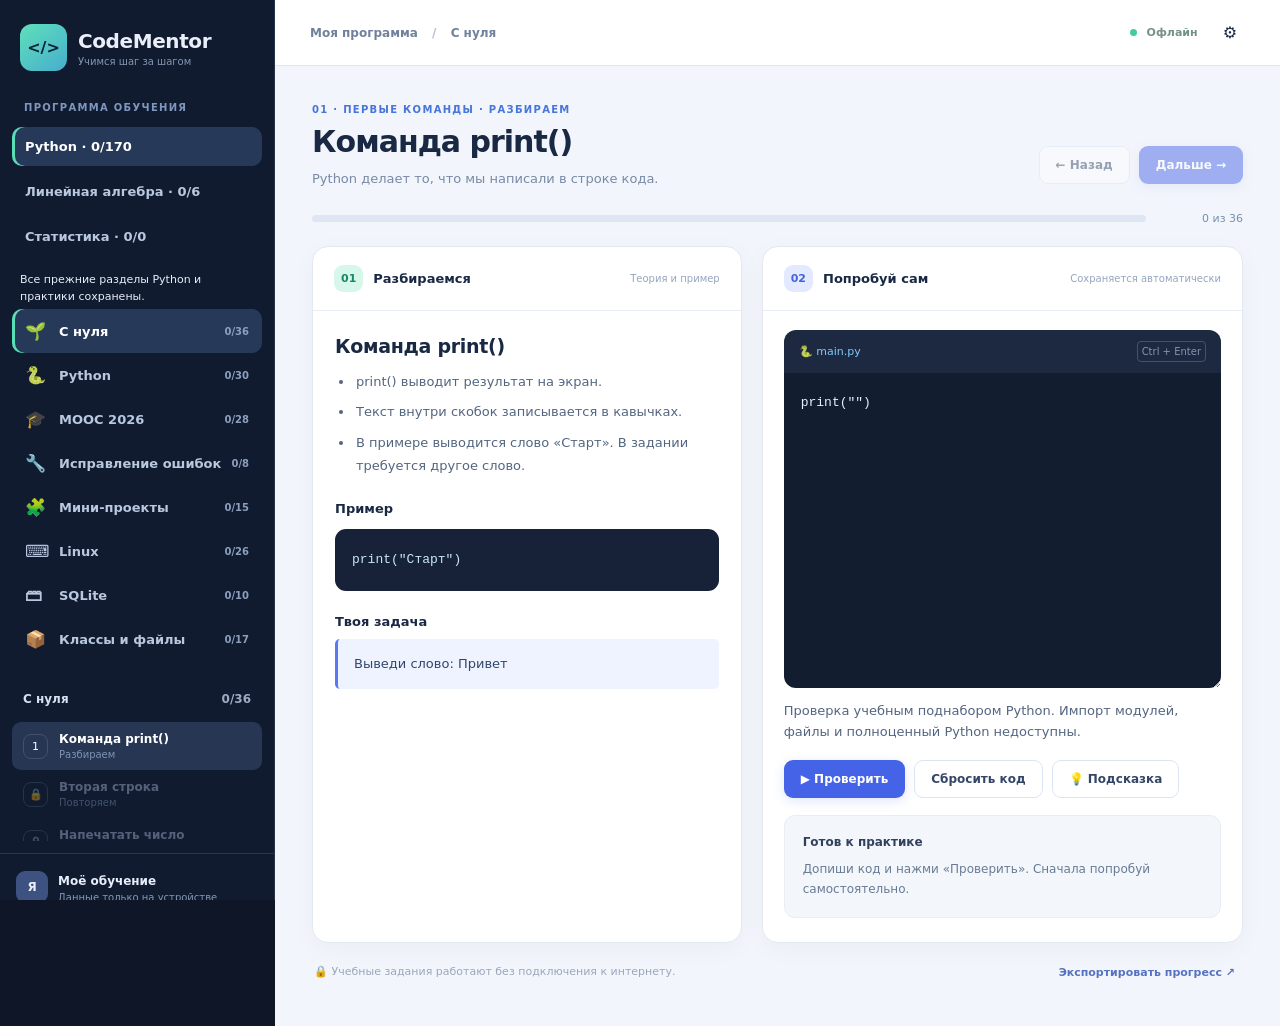
==== android-studio/app/src/main/assets/index.html @ 8afb3066 "feat: teach first matrix module with visual checked exercises (release B1)" ====
<!doctype html><html lang="ru"><head><meta charset="utf-8"/><meta name="viewport" content="width=device-width,initial-scale=1,viewport-fit=cover"/><meta name="theme-color" content="#101b32"/><meta name="color-scheme" content="dark"/><meta http-equiv="Content-Security-Policy" content="default-src 'self' data: blob:; connect-src 'none'; script-src 'self' 'unsafe-eval' blob:; worker-src 'self' blob:; style-src 'self' 'unsafe-inline'; img-src 'self' data: blob:; object-src 'none'; base-uri 'none'"/><title>CodeMentor · Образовательная платформа</title><link rel="manifest" href="manifest.webmanifest"><link rel="icon" href="icons/icon.svg" type="image/svg+xml"><link rel="stylesheet" href="style.css"/></head>
<body><div class="app">
 <aside class="sidebar" id="sidebar" aria-label="Учебная программа"><div class="brand"><div class="brandmark">&lt;/&gt;</div><div><strong>CodeMentor</strong><small>Учимся шаг за шагом</small></div><button id="closeNav" type="button" class="mobile-close iconbtn" aria-label="Закрыть меню">✕</button></div>
 <div class="side-section"><div class="small-label">ПРОГРАММА ОБУЧЕНИЯ</div><div id="courses" aria-label="Направления обучения"></div><div id="courseStatus" class="fine" aria-live="polite"></div><div id="tracks"></div></div>
 <div class="side-section lessons-section"><div class="side-heading"><span id="sectionName">Уроки</span><span id="sectionCount">0/0</span></div><div id="lessonList" class="lesson-list"></div></div>
 <div class="sidebar-footer"><div class="profile"><div class="profile-icon">Я</div><div><strong>Моё обучение</strong><small>Данные только на устройстве</small></div></div></div>
 </aside><div id="backdrop"></div>
 <div class="main"><header class="topbar"><div class="top-left"><button id="openNav" type="button" class="iconbtn mobile-open" aria-label="Открыть меню" aria-controls="sidebar" aria-expanded="false">☰</button><span class="breadcrumbs">Моя программа <span class="slash">/</span> <span id="crumb">С нуля</span></span></div><div class="top-right"><span class="offline-tag" title="Работает офлайн"><span class="dot"></span> Офлайн</span><button id="settingsBtn" aria-label="Настройки и резервная копия прогресса" class="iconbtn" title="Сохранение и импорт">⚙</button></div></header>
 <main class="workspace"><div class="page-title"><div><div class="eyebrow" id="eyebrow">ОБУЧЕНИЕ · ПОШАГОВО</div><h1 id="lessonTitle">Урок</h1><p id="lessonIntro"></p></div><div class="top-actions"><button id="prevBtn" class="btn ghost">← Назад</button><button id="nextBtn" class="btn primary" disabled>Дальше →</button></div></div>
 <div class="progress-row"><div class="prog-line"><div id="progressFill"></div></div><span id="progressLabel"></span></div>
 <div class="panels"><section class="panel theory"><div class="panel-header"><div><span class="step-pill">01</span><strong>Разбираемся</strong></div><span class="muted">Теория и пример</span></div><div class="theory-scroll"><h2 id="theoryHeading"></h2><ul id="theoryLines"></ul><h3>Пример</h3><pre id="exampleCode"></pre><h3>Твоя задача</h3><div class="taskbox" id="taskText"></div><div id="learningDetails"></div><div id="sourceLink"></div></div></section>
 <section class="panel practice"><div class="panel-header"><div><span class="step-pill blue">02</span><strong>Попробуй сам</strong></div><span class="muted" id="saveStatus">Сохраняется автоматически</span></div><div class="practice-wrap"><div id="mathPractice" hidden></div><div class="editor-head"><span class="editor-file">🐍 <span id="fileLabel">main.py</span></span><span class="kbd">Ctrl + Enter</span></div><textarea id="editor" maxlength="12000" spellcheck="false" autocorrect="off" autocapitalize="off" autocomplete="off" aria-label="Редактор Python"></textarea><p id="checkStatus" class="check-status" aria-live="polite"></p><div class="toolbar"><button id="runBtn" class="btn primary">▶ Проверить</button><button id="resetBtn" class="btn subtle">Сбросить код</button><button id="hintBtn" class="btn subtle">💡 Подсказка</button></div><div class="result" id="result" aria-live="polite"><div class="result-title">Проверка решения</div><p>Напиши свой код и нажми «Проверить». При ошибке ты получишь объяснение.</p></div><div class="hints" id="hints" hidden></div></div></section></div>
 <div class="footnotes"><span>🔒 Учебные задания работают без подключения к интернету.</span><button id="exportQuick" class="textbtn">Экспортировать прогресс ↗</button></div></main>
 </div></div>
 <dialog id="settingsDialog"><form method="dialog" class="modal"><div class="modal-top"><h2>Настройки и данные</h2><button class="iconbtn" value="cancel">✕</button></div><p>Прогресс сохраняется локально. Чтобы перенести его на другой телефон или ноутбук, экспортируй JSON и импортируй на другом устройстве.</p><div class="modal-buttons"><button type="button" id="exportBtn" class="btn primary">⬇ Экспорт прогресса</button><label class="btn subtle" for="importFile">⬆ Импорт JSON</label><input type="file" id="importFile" accept=".json,application/json" hidden></div><p class="fine">Поддерживаются резервные копии CodeMentor 1.0–1.6. Импорт объединяет данные и не удаляет ранее выполненные уроки. Перед импортом рекомендуется экспортировать текущий прогресс.</p><hr><button type="button" id="installPwa" class="btn subtle" hidden>Установить приложение</button><p class="fine" id="storageStatus"></p></form></dialog>
 <script src="lessons.js"></script><script src="math-lessons.js"></script><script src="progress.js"></script><script src="editor.js"></script><script src="learning.js"></script><script src="math-ui.js"></script><script src="app.js"></script>
 </body></html>
---- android-studio/app/src/main/assets/style.css ----
:root{--cm-safe-top:env(safe-area-inset-top,0px);--cm-safe-right:env(safe-area-inset-right,0px);--cm-safe-bottom:env(safe-area-inset-bottom,0px);--cm-safe-left:env(safe-area-inset-left,0px);font-family:Inter,system-ui,-apple-system,'Segoe UI',sans-serif;background:#0e1628;color:#e9eef9;--blue:#647df8;--panel:#18243a;--stroke:#2c3950;--muted:#9aa8c2;--light:#f3f7ff}*{box-sizing:border-box}html,body{margin:0;min-width:320px;height:100%;}button,textarea,input{font:inherit}button{cursor:pointer}button:disabled{cursor:not-allowed;opacity:.48}.app{display:flex;min-height:100vh}.sidebar{width:275px;flex:none;background:#101b30;border-right:1px solid #26354a;display:flex;flex-direction:column;position:sticky;top:0;height:100vh;z-index:20}.brand{padding:24px 20px 24px;display:flex;align-items:center;gap:11px}.brandmark{background:linear-gradient(140deg,#5ee0ba,#47adce);color:#072235;display:grid;place-items:center;font-size:16px;border-radius:12px;font-weight:900;min-width:47px;height:47px}.brand strong{font-size:20px;letter-spacing:-.4px}.brand small,.profile small{display:block;font-size:10px;color:#8597b4;margin-top:3px}.side-section{padding:7px 12px 12px}.small-label,.eyebrow{font-size:10px;font-weight:800;letter-spacing:1.3px;color:#7f97be;margin:0 12px 14px}.track{display:flex;align-items:center;gap:10px;text-align:left;border:0;background:transparent;color:#bac8df;padding:12px 13px;width:100%;border-radius:10px;font-size:13px;font-weight:650}.track:hover,.lesson-link:hover{background:#24304a}.track.active{background:#273958;color:#fff;box-shadow:inset 3px 0 0 #59dfb6}.track .trackicon{font-size:17px;width:24px}.track-count{margin-left:auto;color:#8d9fbd;font-size:10px}.lessons-section{min-height:0;display:flex;flex-direction:column;flex:1}.side-heading{display:flex;justify-content:space-between;padding:12px 11px;color:#d8e0f2;font-weight:750;font-size:12px}.side-heading span:last-child{color:#9eabc3}.lesson-list{overflow-y:auto;padding:4px 0 20px;overscroll-behavior:contain}.lesson-link{display:flex;align-items:center;gap:11px;width:100%;padding:10px 11px;border:0;background:transparent;color:#a7b6cf;border-radius:9px;text-align:left;font-size:12px}.lesson-link.active{background:#263653;color:#fff}.lesson-icon{flex:none;border:1px solid #43516b;width:25px;height:25px;border-radius:8px;display:grid;place-items:center;font-size:11px}.lesson-link.done .lesson-icon{background:#173a36;color:#56dfac;border-color:#285a4c}.lesson-link.locked{opacity:.45}.lesson-link .lesson-name{flex:1;min-width:0}.lesson-link .lesson-name strong{display:block;white-space:nowrap;overflow:hidden;text-overflow:ellipsis}.lesson-link .lesson-name small{display:block;color:#7f93b4;margin-top:3px;font-size:10px}.sidebar-footer{padding:16px;border-top:1px solid #29364c}.profile{display:flex;align-items:center;gap:10px}.profile-icon{background:#3d5280;width:32px;height:32px;border-radius:9px;display:grid;place-items:center;font-size:12px;font-weight:800}.profile strong{font-size:12px}.main{flex:1;min-width:0;background:#f2f5fb;color:#192944}.topbar{height:66px;background:#fff;border-bottom:1px solid #e0e6f0;display:flex;align-items:center;justify-content:space-between;padding:0 35px}.top-left{display:flex;align-items:center;gap:10px;min-width:0;flex:1}.breadcrumbs{font-size:12px;color:#70819d;font-weight:600}.slash{padding:0 10px;color:#b3bed1}.top-right{display:flex;align-items:center;gap:17px}.offline-tag{color:#739188;font-size:11px;font-weight:700}.dot{display:inline-block;background:#41cda0;height:7px;width:7px;border-radius:50%;margin-right:6px}.iconbtn{border:0;background:transparent;color:inherit;padding:8px;border-radius:9px}.iconbtn:hover{background:#e9eef8}.workspace{max-width:1470px;margin:0 auto;padding:38px 37px 24px}.page-title{display:flex;gap:16px;justify-content:space-between;align-items:flex-end;margin-bottom:24px}.eyebrow{color:#4775d9;margin:0 0 10px}.page-title h1{margin:0;font-size:30px;letter-spacing:-1px;line-height:1.15}.page-title p{font-size:13px;color:#7789a5;margin:9px 0 0;max-width:650px;line-height:1.5}.top-actions{display:flex;gap:9px;align-items:center;padding-bottom:4px}.btn{display:inline-flex;align-items:center;justify-content:center;gap:7px;border:1px solid transparent;padding:11px 16px;border-radius:9px;font-size:12px;font-weight:750;text-decoration:none;white-space:nowrap;transition:.12s ease}.btn.primary{background:#4563e7;color:#fff;box-shadow:0 3px 12px #4563e729}.btn.primary:hover{background:#304ccc}.btn.ghost,.btn.subtle{background:#fff;border-color:#dce4f1;color:#344666}.btn.subtle:hover,.btn.ghost:hover{background:#edf3ff}.progress-row{display:flex;align-items:center;gap:17px;margin-bottom:21px}.prog-line{height:7px;background:#dfe6f3;border-radius:10px;flex:1;overflow:hidden}.prog-line>div{width:0;height:100%;background:linear-gradient(90deg,#64cfb3,#4b6fe8);border-radius:10px;transition:width .2s}.progress-row span{font-size:11px;color:#7890ac;min-width:80px;text-align:right}.panels{display:grid;grid-template-columns:minmax(0,1fr) minmax(0,1.12fr);gap:20px;align-items:stretch}.panel{background:#fff;border:1px solid #e3e9f3;border-radius:16px;box-shadow:0 6px 26px #23355909;min-width:0;overflow:hidden}.panel-header{border-bottom:1px solid #e8edf5;padding:18px 21px;display:flex;justify-content:space-between;align-items:center;gap:10px}.panel-header>div{display:flex;align-items:center;gap:10px}.panel-header strong{font-size:13px}.muted{color:#95a5be;font-size:10px}.step-pill{font-size:11px;font-weight:850;color:#168768;background:#d7f7eb;padding:7px;border-radius:9px}.step-pill.blue{color:#4263da;background:#e3eaff}.theory-scroll{padding:22px;max-height:655px;overflow-y:auto;overscroll-behavior:contain}.theory h2{font-size:19px;margin:2px 0 13px;letter-spacing:-.3px}.theory h3{font-size:13px;margin:23px 0 10px}.theory ul{padding-left:19px;color:#536580;font-size:13px;line-height:1.8}.theory li{padding-left:2px;margin-bottom:7px}.theory pre{background:#172238;color:#c8e7f3;padding:20px 17px;overflow:auto;border-radius:11px;font:13px/1.75 ui-monospace,SFMono-Regular,Consolas,monospace}.taskbox{background:#eef3ff;border-left:3px solid #5978f2;padding:14px 16px;border-radius:5px;color:#304669;font-size:13px;line-height:1.7}.practice-wrap{padding:19px 21px 24px}.editor-head{background:#1c2940;color:#a2b8d7;border-radius:12px 12px 0 0;padding:11px 15px;display:flex;justify-content:space-between;align-items:center;font-size:11px}.editor-file{color:#85c8fa}.kbd{font-size:10px;color:#8295b4;border:1px solid #45536a;border-radius:4px;padding:4px}#editor{display:block;width:100%;height:315px;resize:vertical;background:#121d30;color:#e5f0ff;border:0;outline:0;padding:19px 17px;border-radius:0 0 12px 12px;font:13px/1.65 ui-monospace,Consolas,'Liberation Mono',monospace;tab-size:4}#editor:focus{box-shadow:inset 0 0 0 2px #687cf0}.toolbar{display:flex;flex-wrap:wrap;gap:9px;margin:17px 0}.result{padding:17px 18px;border-radius:11px;background:#f3f6fa;color:#687b96;font-size:12px;line-height:1.65;white-space:pre-wrap;border:1px solid #e8edf4}.result p{margin:8px 0 0}.result-title{font-weight:800;color:#31415d}.result.success{background:#eaf8ef;border-color:#c7ecd7;color:#255942}.result.error{background:#fff2ee;border-color:#ffddd4;color:#9b3f30}.hints{background:#fff8e6;border:1px solid #f0dfac;padding:13px 15px;border-radius:9px;font-size:12px;color:#796433;margin:11px 0}.footnotes{display:flex;justify-content:space-between;gap:15px;color:#9aa7ba;font-size:11px;padding:22px 2px}.textbtn{background:none;border:0;color:#5572c1;font-size:11px;font-weight:700}.mobile-close,.mobile-open{display:none}dialog{width:min(510px,calc(100% - 30px));border:1px solid #e5eaf3;border-radius:16px;box-shadow:0 28px 100px #0007;color:#233654;padding:0}dialog::backdrop{background:#0a152cbb}.modal{padding:24px}.modal-top{display:flex;align-items:center;justify-content:space-between}.modal h2{margin:0;font-size:20px}.modal p{font-size:13px;line-height:1.6;color:#61728f}.modal-buttons{display:flex;gap:10px;flex-wrap:wrap;margin:20px 0}.fine{font-size:11px!important}#backdrop{display:none}
@media(max-width:1100px){.sidebar{width:240px}.workspace{padding:30px 23px}.panels{gap:12px}.theory-scroll,.practice-wrap{padding:16px}.panel-header{padding:16px}.page-title h1{font-size:26px}}
@media(max-width:840px), (max-width:1024px) and (max-height:500px){.sidebar{position:fixed;left:0;transform:translateX(-100%);transition:transform .2s;width:min(310px,85vw);box-shadow:15px 0 35px #0002}.sidebar.show{transform:translateX(0)}#backdrop.show{display:block;background:#050e22aa;position:fixed;inset:0;z-index:19}.mobile-open,.mobile-close{display:block}.mobile-close{margin-left:auto}.topbar{padding:0 20px}.workspace{padding:25px 17px}.panels{grid-template-columns:1fr}.theory-scroll{max-height:none}.page-title{align-items:start}.footnotes{flex-wrap:wrap}.page-title h1{font-size:25px}}
@media(max-width:540px){.topbar{height:57px;padding:0 14px}.workspace{padding:23px 12px}.page-title{display:block}.top-actions{margin-top:17px}.page-title h1{font-size:25px}.progress-row{margin-top:5px}.panel-header{padding:14px}.muted{font-size:9px}.theory-scroll,.practice-wrap{padding:15px}.theory h2{font-size:17px}#editor{height:235px}.footnotes{font-size:10px}.kbd{display:none}.btn{min-height:42px}.toolbar .btn{flex:1 1 auto}}

.check-status{font-size:13px;line-height:1.6;color:#536580;overflow-wrap:anywhere}

/* The navigation must remain scrollable with a short viewport or open keyboard. */
.sidebar{height:100vh;height:100dvh;overflow-y:auto}
.sidebar .side-section{flex-shrink:0}
.sidebar .lessons-section{flex:1 0 180px}
.lesson-list{min-height:0}
.theory-scroll{max-height:none}
#learningDetails p{font-size:14px;line-height:1.7;color:#536580;white-space:pre-line}
button:focus-visible,a:focus-visible,input:focus-visible{outline:3px solid #647df8;outline-offset:3px}
/* Native Android removes system overlap in the parent of WebView and forwards
   zeroed insets. These env() values are then zero. PWA uses them directly. */
@media(max-width:840px), (max-width:1024px) and (max-height:500px){
 .btn,.iconbtn{min-height:48px;min-width:48px}
 #editor{font-size:16px;line-height:1.6}
 .topbar{position:sticky;top:0;z-index:18;height:auto;min-height:calc(78px + var(--cm-safe-top));gap:10px;flex-wrap:nowrap;padding:calc(12px + var(--cm-safe-top)) calc(12px + var(--cm-safe-right)) 12px calc(12px + var(--cm-safe-left))}
 .top-left{gap:10px;min-width:0}
 .breadcrumbs{display:block;min-width:0;overflow:hidden;text-overflow:ellipsis;white-space:nowrap}
 .top-right{gap:8px;flex-shrink:0}
 .mobile-open,.mobile-close{display:grid;place-items:center;width:54px;height:54px;min-width:54px;min-height:54px;flex:0 0 54px;padding:0;font-size:26px;font-weight:700;line-height:1;touch-action:manipulation;border-radius:12px}
 .mobile-open{color:#233f9c;background:#e8edff;border:1px solid #b8c7fa;box-shadow:0 2px 6px #233f9c18}
 .mobile-open:hover{background:#dce5ff}
 .mobile-close{color:#fff;background:#263653;border:1px solid #536585;margin-left:auto}
 .mobile-close:hover{background:#364c70}
 .sidebar{top:var(--cm-safe-top);left:var(--cm-safe-left);height:calc(100vh - var(--cm-safe-top) - var(--cm-safe-bottom));height:calc(100dvh - var(--cm-safe-top) - var(--cm-safe-bottom));width:min(340px,calc(100vw - var(--cm-safe-left) - var(--cm-safe-right) - 24px));overscroll-behavior:contain}
 .sidebar .brand{position:sticky;top:0;z-index:1;flex-shrink:0;gap:8px;padding:12px;background:#101b30}
 .sidebar .brandmark{min-width:40px;height:40px;border-radius:10px}
 .sidebar .brand>div:nth-child(2){flex:1;min-width:0}
 .sidebar .brand strong{font-size:18px}
 .workspace{padding-left:calc(17px + var(--cm-safe-left));padding-right:calc(17px + var(--cm-safe-right));padding-bottom:calc(24px + var(--cm-safe-bottom))}
 html.nav-open,html.nav-open body{overflow:hidden}
}
@media(max-width:540px){
 .offline-tag{font-size:0}
 .offline-tag .dot{width:8px;height:8px;margin:0}
 .workspace{padding-left:calc(12px + var(--cm-safe-left));padding-right:calc(12px + var(--cm-safe-right))}
}

/* Course selection respects the existing responsive navigation. */
[hidden]{display:none!important}#courses{display:grid;gap:6px;margin-bottom:12px}#courseStatus{padding:4px 8px;line-height:1.5}

#mathPractice{min-width:0;max-width:100%}#mathPractice input{font:inherit;width:5rem;min-height:44px;padding:8px;color:inherit;background:transparent;border:1px solid #7790b2;border-radius:6px}#mathPractice label{display:inline-block;margin:6px}#mathPractice select{font:inherit;min-height:44px}.matrix-scroll{max-width:100%;overflow:auto}.matrix-table{border-spacing:4px;width:max-content}.matrix-table caption{text-align:left}.matrix-highlight{background:#38688955}.matrix-table td{padding:3px}.matrix-table input{text-align:center}.practice-wrap{min-width:0}
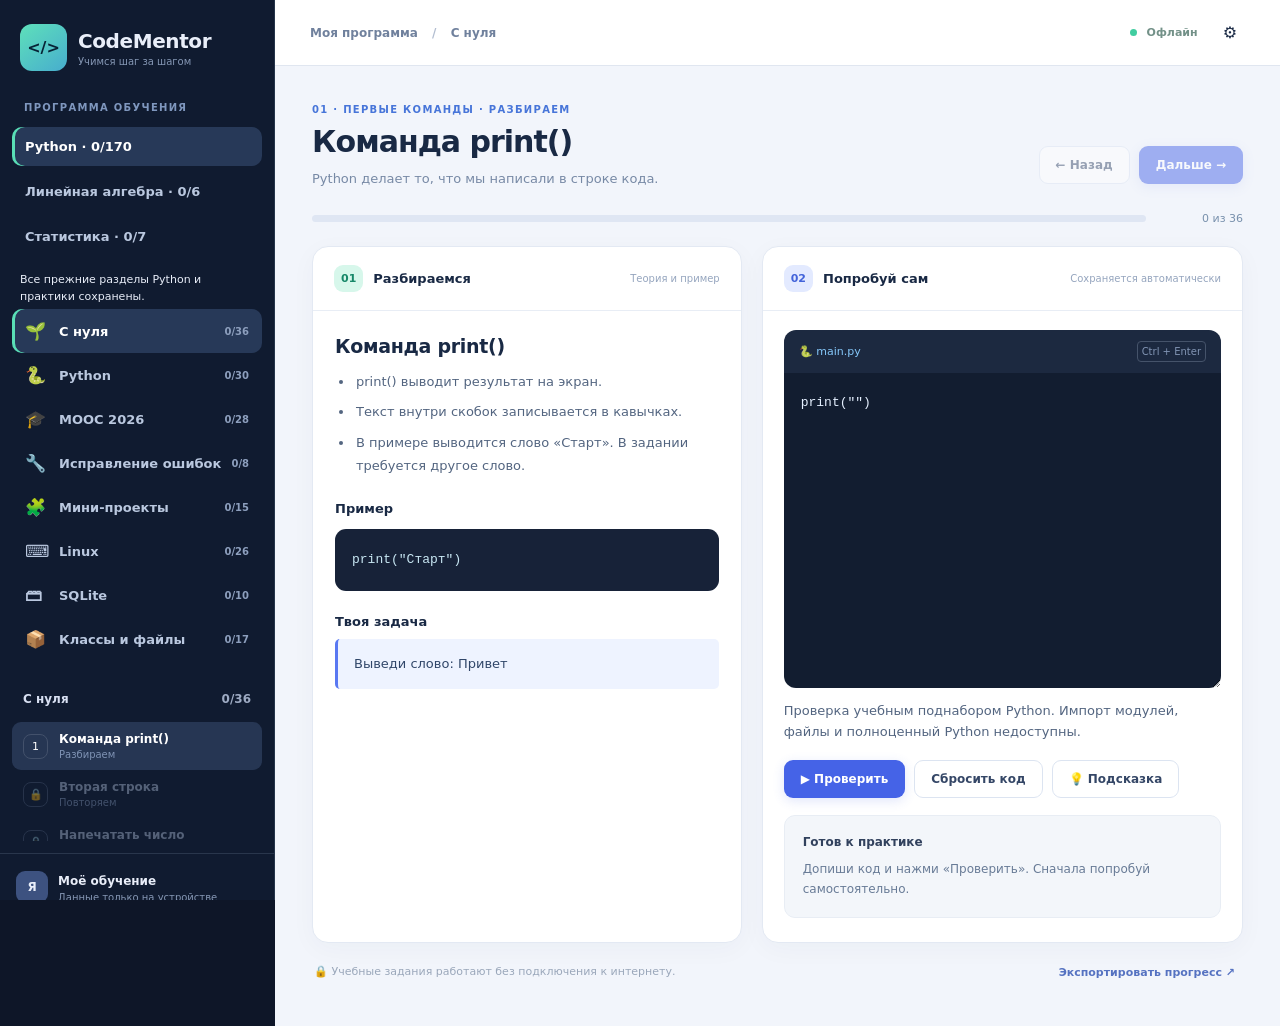
==== commit 58e44497: "feat: add introductory statistics and local data laboratory (release C1)" ====
--- a/android-studio/app/src/main/assets/index.html
+++ b/android-studio/app/src/main/assets/index.html
@@ -13,5 +13,5 @@
  <div class="footnotes"><span>🔒 Учебные задания работают без подключения к интернету.</span><button id="exportQuick" class="textbtn">Экспортировать прогресс ↗</button></div></main>
  </div></div>
  <dialog id="settingsDialog"><form method="dialog" class="modal"><div class="modal-top"><h2>Настройки и данные</h2><button class="iconbtn" value="cancel">✕</button></div><p>Прогресс сохраняется локально. Чтобы перенести его на другой телефон или ноутбук, экспортируй JSON и импортируй на другом устройстве.</p><div class="modal-buttons"><button type="button" id="exportBtn" class="btn primary">⬇ Экспорт прогресса</button><label class="btn subtle" for="importFile">⬆ Импорт JSON</label><input type="file" id="importFile" accept=".json,application/json" hidden></div><p class="fine">Поддерживаются резервные копии CodeMentor 1.0–1.6. Импорт объединяет данные и не удаляет ранее выполненные уроки. Перед импортом рекомендуется экспортировать текущий прогресс.</p><hr><button type="button" id="installPwa" class="btn subtle" hidden>Установить приложение</button><p class="fine" id="storageStatus"></p></form></dialog>
- <script src="lessons.js"></script><script src="math-lessons.js"></script><script src="progress.js"></script><script src="editor.js"></script><script src="learning.js"></script><script src="math-ui.js"></script><script src="app.js"></script>
+ <script src="lessons.js"></script><script src="math-lessons.js"></script><script src="progress.js"></script><script src="editor.js"></script><script src="learning.js"></script><script src="statistics.js"></script><script src="math-ui.js"></script><script src="app.js"></script>
  </body></html>
--- a/android-studio/app/src/main/assets/style.css
+++ b/android-studio/app/src/main/assets/style.css
@@ -45,3 +45,5 @@
 [hidden]{display:none!important}#courses{display:grid;gap:6px;margin-bottom:12px}#courseStatus{padding:4px 8px;line-height:1.5}
 
 #mathPractice{min-width:0;max-width:100%}#mathPractice input{font:inherit;width:5rem;min-height:44px;padding:8px;color:inherit;background:transparent;border:1px solid #7790b2;border-radius:6px}#mathPractice label{display:inline-block;margin:6px}#mathPractice select{font:inherit;min-height:44px}.matrix-scroll{max-width:100%;overflow:auto}.matrix-table{border-spacing:4px;width:max-content}.matrix-table caption{text-align:left}.matrix-highlight{background:#38688955}.matrix-table td{padding:3px}.matrix-table input{text-align:center}.practice-wrap{min-width:0}
+
+#mathPractice details{margin-top:24px;padding-top:16px;border-top:1px solid #7790b2}#mathPractice summary{cursor:pointer;min-height:44px}#mathPractice textarea{display:block;max-width:100%;width:100%;font:inherit;color:inherit;background:transparent;padding:12px}#mathPractice input[type=range]{width:100%}.histogram-row{margin:10px 0}.histogram-bar{height:20px;background:#608de8;min-width:0;border-radius:3px}.histogram-row span{font-size:14px}
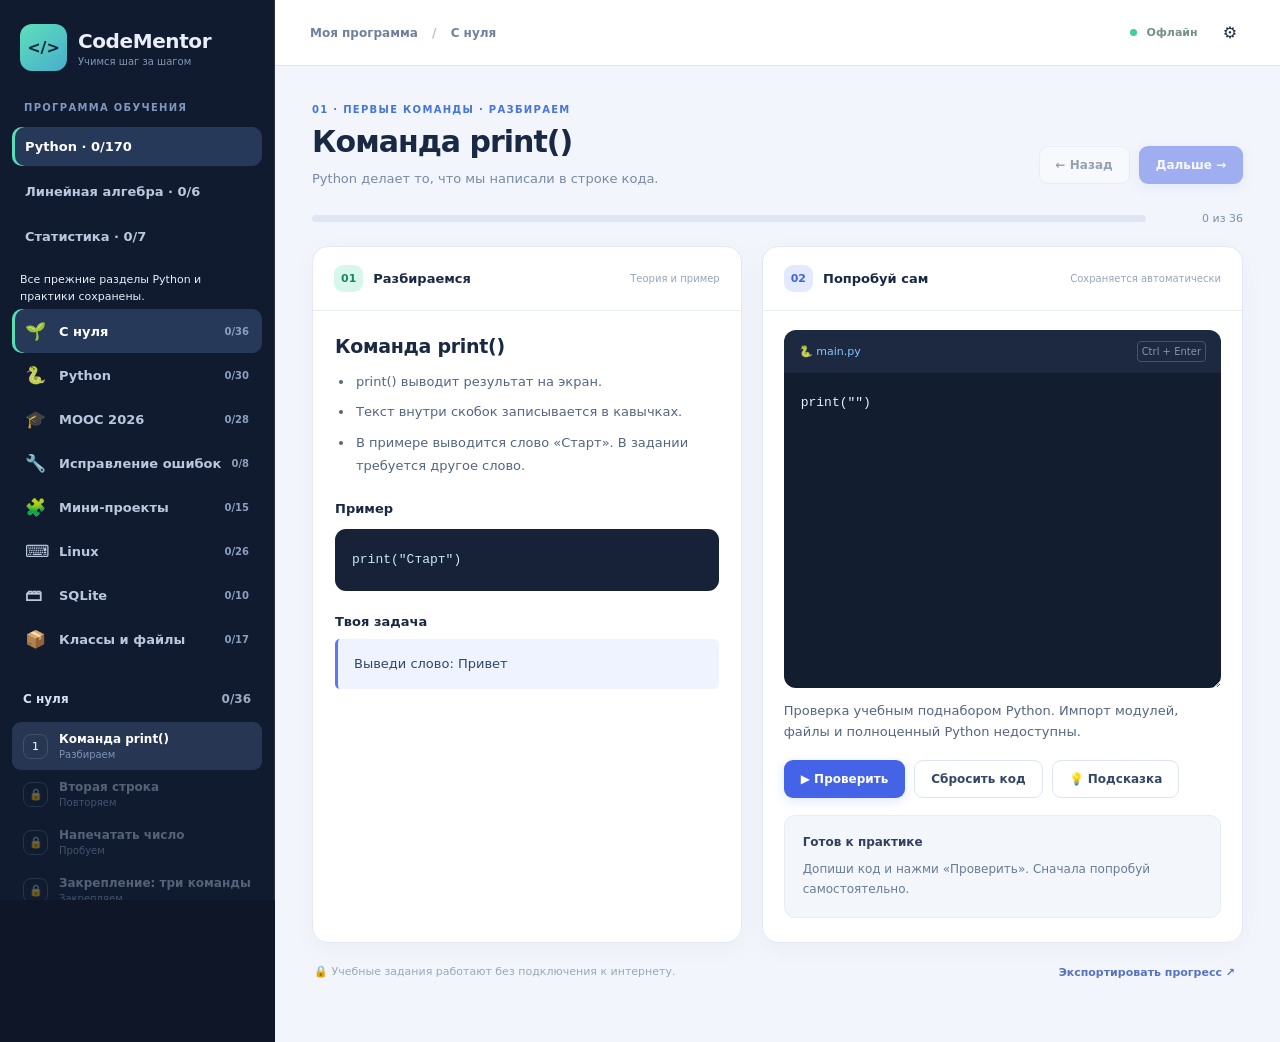
==== commit 4e29ddea: "fix: unify document scrolling and test wheel/touch reachability across screens" ====
--- a/android-studio/app/src/main/assets/index.html
+++ b/android-studio/app/src/main/assets/index.html
@@ -1,4 +1,4 @@
-<!doctype html><html lang="ru"><head><meta charset="utf-8"/><meta name="viewport" content="width=device-width,initial-scale=1,viewport-fit=cover"/><meta name="theme-color" content="#101b32"/><meta name="color-scheme" content="dark"/><meta http-equiv="Content-Security-Policy" content="default-src 'self' data: blob:; connect-src 'none'; script-src 'self' 'unsafe-eval' blob:; worker-src 'self' blob:; style-src 'self' 'unsafe-inline'; img-src 'self' data: blob:; object-src 'none'; base-uri 'none'"/><title>CodeMentor · Образовательная платформа</title><link rel="manifest" href="manifest.webmanifest"><link rel="icon" href="icons/icon.svg" type="image/svg+xml"><link rel="stylesheet" href="style.css"/></head>
+<!doctype html><html lang="ru"><head><meta charset="utf-8"/><meta name="viewport" content="width=device-width,initial-scale=1,viewport-fit=cover,interactive-widget=resizes-content"/><meta name="theme-color" content="#101b32"/><meta name="color-scheme" content="dark"/><meta http-equiv="Content-Security-Policy" content="default-src 'self' data: blob:; connect-src 'none'; script-src 'self' 'unsafe-eval' blob:; worker-src 'self' blob:; style-src 'self' 'unsafe-inline'; img-src 'self' data: blob:; object-src 'none'; base-uri 'none'"/><title>CodeMentor · Образовательная платформа</title><link rel="manifest" href="manifest.webmanifest"><link rel="icon" href="icons/icon.svg" type="image/svg+xml"><link rel="stylesheet" href="style.css"/></head>
 <body><div class="app">
  <aside class="sidebar" id="sidebar" aria-label="Учебная программа"><div class="brand"><div class="brandmark">&lt;/&gt;</div><div><strong>CodeMentor</strong><small>Учимся шаг за шагом</small></div><button id="closeNav" type="button" class="mobile-close iconbtn" aria-label="Закрыть меню">✕</button></div>
  <div class="side-section"><div class="small-label">ПРОГРАММА ОБУЧЕНИЯ</div><div id="courses" aria-label="Направления обучения"></div><div id="courseStatus" class="fine" aria-live="polite"></div><div id="tracks"></div></div>
@@ -12,6 +12,6 @@
  <section class="panel practice"><div class="panel-header"><div><span class="step-pill blue">02</span><strong>Попробуй сам</strong></div><span class="muted" id="saveStatus">Сохраняется автоматически</span></div><div class="practice-wrap"><div id="mathPractice" hidden></div><div class="editor-head"><span class="editor-file">🐍 <span id="fileLabel">main.py</span></span><span class="kbd">Ctrl + Enter</span></div><textarea id="editor" maxlength="12000" spellcheck="false" autocorrect="off" autocapitalize="off" autocomplete="off" aria-label="Редактор Python"></textarea><p id="checkStatus" class="check-status" aria-live="polite"></p><div class="toolbar"><button id="runBtn" class="btn primary">▶ Проверить</button><button id="resetBtn" class="btn subtle">Сбросить код</button><button id="hintBtn" class="btn subtle">💡 Подсказка</button></div><div class="result" id="result" aria-live="polite"><div class="result-title">Проверка решения</div><p>Напиши свой код и нажми «Проверить». При ошибке ты получишь объяснение.</p></div><div class="hints" id="hints" hidden></div></div></section></div>
  <div class="footnotes"><span>🔒 Учебные задания работают без подключения к интернету.</span><button id="exportQuick" class="textbtn">Экспортировать прогресс ↗</button></div></main>
  </div></div>
- <dialog id="settingsDialog"><form method="dialog" class="modal"><div class="modal-top"><h2>Настройки и данные</h2><button class="iconbtn" value="cancel">✕</button></div><p>Прогресс сохраняется локально. Чтобы перенести его на другой телефон или ноутбук, экспортируй JSON и импортируй на другом устройстве.</p><div class="modal-buttons"><button type="button" id="exportBtn" class="btn primary">⬇ Экспорт прогресса</button><label class="btn subtle" for="importFile">⬆ Импорт JSON</label><input type="file" id="importFile" accept=".json,application/json" hidden></div><p class="fine">Поддерживаются резервные копии CodeMentor 1.0–1.6. Импорт объединяет данные и не удаляет ранее выполненные уроки. Перед импортом рекомендуется экспортировать текущий прогресс.</p><hr><button type="button" id="installPwa" class="btn subtle" hidden>Установить приложение</button><p class="fine" id="storageStatus"></p></form></dialog>
- <script src="lessons.js"></script><script src="math-lessons.js"></script><script src="progress.js"></script><script src="editor.js"></script><script src="learning.js"></script><script src="statistics.js"></script><script src="math-ui.js"></script><script src="app.js"></script>
+ <dialog id="settingsDialog"><form method="dialog" class="modal"><div class="modal-top"><h2>Настройки и данные</h2><button class="iconbtn" id="closeSettings" aria-label="Закрыть настройки" value="cancel">✕</button></div><p>Прогресс сохраняется локально. Чтобы перенести его на другой телефон или ноутбук, экспортируй JSON и импортируй на другом устройстве.</p><div class="modal-buttons"><button type="button" id="exportBtn" class="btn primary">⬇ Экспорт прогресса</button><label class="btn subtle" for="importFile">⬆ Импорт JSON</label><input type="file" id="importFile" accept=".json,application/json" hidden></div><p class="fine">Поддерживаются резервные копии CodeMentor 1.0–1.6. Импорт объединяет данные и не удаляет ранее выполненные уроки. Перед импортом рекомендуется экспортировать текущий прогресс.</p><hr><button type="button" id="installPwa" class="btn subtle" hidden>Установить приложение</button><p class="fine" id="storageStatus"></p></form></dialog>
+ <script src="lessons.js"></script><script src="math-lessons.js"></script><script src="progress.js"></script><script src="editor.js"></script><script src="learning.js"></script><script src="statistics.js"></script><script src="math-ui.js"></script><script src="viewport.js"></script><script src="app.js"></script>
  </body></html>
--- a/android-studio/app/src/main/assets/style.css
+++ b/android-studio/app/src/main/assets/style.css
@@ -47,3 +47,26 @@
 #mathPractice{min-width:0;max-width:100%}#mathPractice input{font:inherit;width:5rem;min-height:44px;padding:8px;color:inherit;background:transparent;border:1px solid #7790b2;border-radius:6px}#mathPractice label{display:inline-block;margin:6px}#mathPractice select{font:inherit;min-height:44px}.matrix-scroll{max-width:100%;overflow:auto}.matrix-table{border-spacing:4px;width:max-content}.matrix-table caption{text-align:left}.matrix-highlight{background:#38688955}.matrix-table td{padding:3px}.matrix-table input{text-align:center}.practice-wrap{min-width:0}
 
 #mathPractice details{margin-top:24px;padding-top:16px;border-top:1px solid #7790b2}#mathPractice summary{cursor:pointer;min-height:44px}#mathPractice textarea{display:block;max-width:100%;width:100%;font:inherit;color:inherit;background:transparent;padding:12px}#mathPractice input[type=range]{width:100%}.histogram-row{margin:10px 0}.histogram-bar{height:20px;background:#608de8;min-width:0;border-radius:3px}.histogram-row span{font-size:14px}
+
+/* One vertical document scroller; only code, wide data and the menu scroll inside. */
+html{height:auto;min-height:100%;scroll-padding-block:100px 24px}
+body{height:auto;min-height:100vh;min-height:100dvh}
+.app{min-height:100vh;min-height:100dvh;align-items:flex-start}
+.main{align-self:stretch}
+.panel{overflow:visible}
+.theory-scroll{max-height:none;overflow:visible;overscroll-behavior:auto;min-width:0}
+.theory pre{max-width:100%;overflow-x:auto;overscroll-behavior-x:contain;overscroll-behavior-y:auto}
+.sidebar{overflow-y:auto;overflow-x:hidden;overscroll-behavior-y:contain}
+.sidebar .lessons-section{flex:0 0 auto;min-height:0}
+.lesson-list{overflow:visible;flex:none;overscroll-behavior:auto}
+.sidebar-footer{flex-shrink:0}
+#editor{overflow:auto;overscroll-behavior-y:auto;scroll-padding-block:12px}
+.matrix-scroll{overflow-x:auto;overflow-y:visible;overscroll-behavior-x:contain;overscroll-behavior-y:auto}
+.result,.hints,.taskbox,#mathPractice,.page-title h1,#learningDetails{overflow-wrap:anywhere}
+.hints{white-space:pre-wrap}
+button,input,select,textarea,summary{scroll-margin-block:110px 24px}
+.btn{max-width:100%;white-space:normal;text-align:center}
+.workspace{padding-bottom:calc(40px + var(--cm-safe-bottom))}
+dialog{max-height:calc(100vh - 24px - var(--cm-safe-top) - var(--cm-safe-bottom));max-height:calc(100dvh - 24px - var(--cm-safe-top) - var(--cm-safe-bottom));overflow:auto;overscroll-behavior:contain;scroll-padding-block:16px}
+.modal{min-width:0}.modal-top{gap:12px}.modal-top h2{overflow-wrap:anywhere}
+@media(max-height:400px){.topbar{position:relative}}
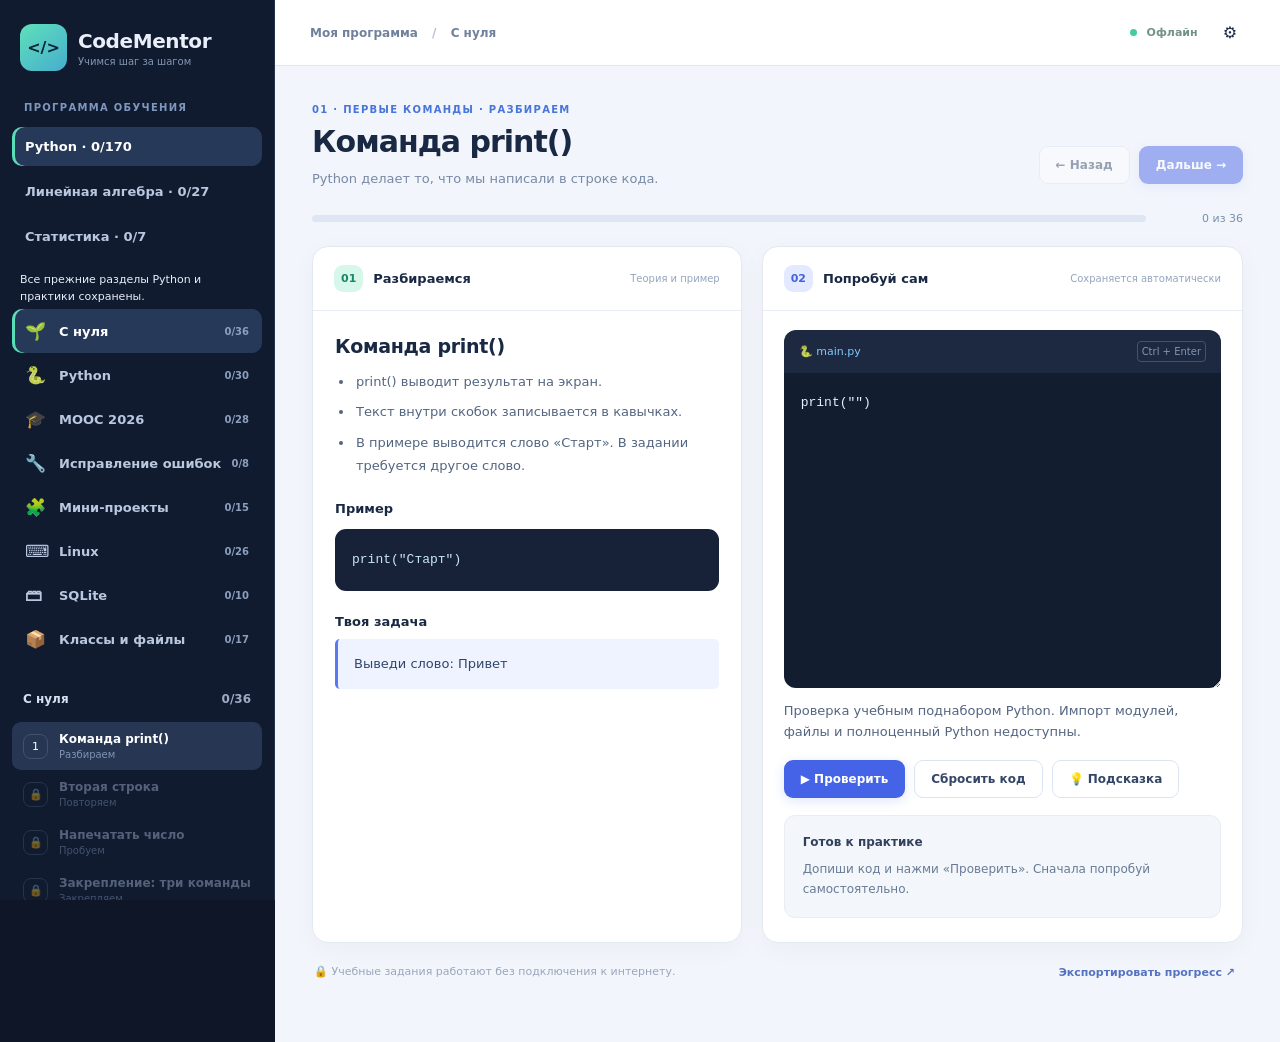
==== commit 9ced4f46: "feat: complete B2 interactive algebra modules with verified Android APK" ====
--- a/android-studio/app/src/main/assets/index.html
+++ b/android-studio/app/src/main/assets/index.html
@@ -13,5 +13,5 @@
  <div class="footnotes"><span>🔒 Учебные задания работают без подключения к интернету.</span><button id="exportQuick" class="textbtn">Экспортировать прогресс ↗</button></div></main>
  </div></div>
  <dialog id="settingsDialog"><form method="dialog" class="modal"><div class="modal-top"><h2>Настройки и данные</h2><button class="iconbtn" id="closeSettings" aria-label="Закрыть настройки" value="cancel">✕</button></div><p>Прогресс сохраняется локально. Чтобы перенести его на другой телефон или ноутбук, экспортируй JSON и импортируй на другом устройстве.</p><div class="modal-buttons"><button type="button" id="exportBtn" class="btn primary">⬇ Экспорт прогресса</button><label class="btn subtle" for="importFile">⬆ Импорт JSON</label><input type="file" id="importFile" accept=".json,application/json" hidden></div><p class="fine">Поддерживаются резервные копии CodeMentor 1.0–1.6. Импорт объединяет данные и не удаляет ранее выполненные уроки. Перед импортом рекомендуется экспортировать текущий прогресс.</p><hr><button type="button" id="installPwa" class="btn subtle" hidden>Установить приложение</button><p class="fine" id="storageStatus"></p></form></dialog>
- <script src="lessons.js"></script><script src="math-lessons.js"></script><script src="progress.js"></script><script src="editor.js"></script><script src="learning.js"></script><script src="statistics.js"></script><script src="math-ui.js"></script><script src="viewport.js"></script><script src="app.js"></script>
+ <script src="lessons.js"></script><script src="math-lessons.js"></script><script src="progress.js"></script><script src="editor.js"></script><script src="algebra.js"></script><script src="algebra-ui.js"></script><script src="learning.js"></script><script src="statistics.js"></script><script src="math-ui.js"></script><script src="viewport.js"></script><script src="app.js"></script>
  </body></html>
--- a/android-studio/app/src/main/assets/style.css
+++ b/android-studio/app/src/main/assets/style.css
@@ -70,3 +70,7 @@
 dialog{max-height:calc(100vh - 24px - var(--cm-safe-top) - var(--cm-safe-bottom));max-height:calc(100dvh - 24px - var(--cm-safe-top) - var(--cm-safe-bottom));overflow:auto;overscroll-behavior:contain;scroll-padding-block:16px}
 .modal{min-width:0}.modal-top{gap:12px}.modal-top h2{overflow-wrap:anywhere}
 @media(max-height:400px){.topbar{position:relative}}
+
+.module-heading{font-size:13px;padding:12px 8px;color:#bccded}.algebra-demo{margin-block:14px}.algebra-demo summary{min-height:44px;cursor:pointer}.matrix-table td:not(:has(input)){padding:12px;min-width:52px;text-align:center;border:1px solid #91a5c0}.algebra-demo .matrix-scroll{margin-block:10px}
+
+.pivot-cell{outline:2px solid #168768;outline-offset:-3px;font-weight:800}
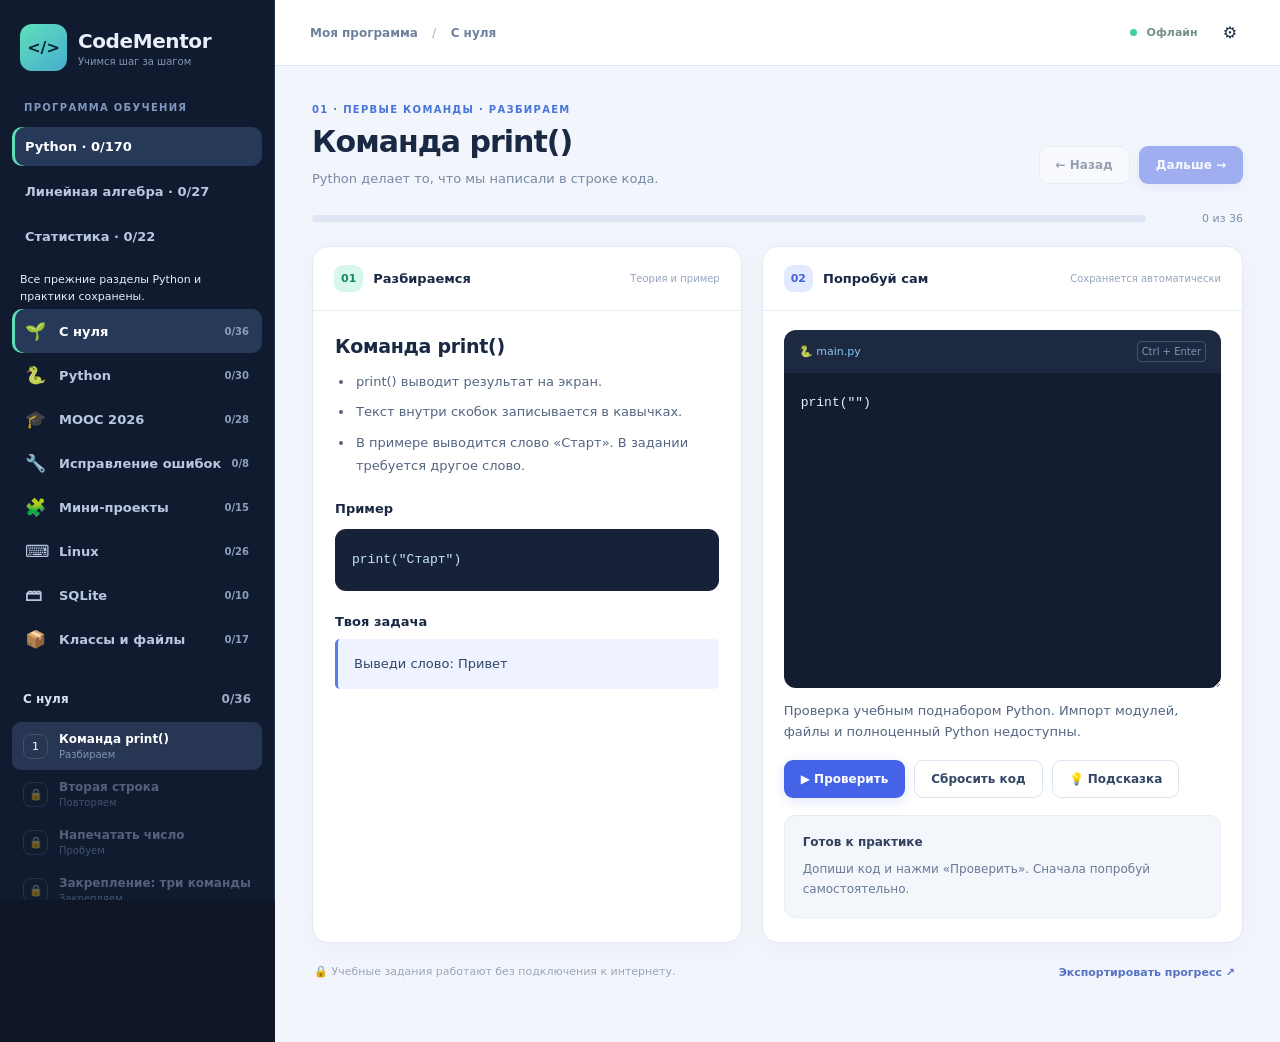
==== commit 4633a038: "feat: add C2 probability and inference modules with interactive local plots" ====
--- a/android-studio/app/src/main/assets/index.html
+++ b/android-studio/app/src/main/assets/index.html
@@ -13,5 +13,5 @@
  <div class="footnotes"><span>🔒 Учебные задания работают без подключения к интернету.</span><button id="exportQuick" class="textbtn">Экспортировать прогресс ↗</button></div></main>
  </div></div>
  <dialog id="settingsDialog"><form method="dialog" class="modal"><div class="modal-top"><h2>Настройки и данные</h2><button class="iconbtn" id="closeSettings" aria-label="Закрыть настройки" value="cancel">✕</button></div><p>Прогресс сохраняется локально. Чтобы перенести его на другой телефон или ноутбук, экспортируй JSON и импортируй на другом устройстве.</p><div class="modal-buttons"><button type="button" id="exportBtn" class="btn primary">⬇ Экспорт прогресса</button><label class="btn subtle" for="importFile">⬆ Импорт JSON</label><input type="file" id="importFile" accept=".json,application/json" hidden></div><p class="fine">Поддерживаются резервные копии CodeMentor 1.0–1.6. Импорт объединяет данные и не удаляет ранее выполненные уроки. Перед импортом рекомендуется экспортировать текущий прогресс.</p><hr><button type="button" id="installPwa" class="btn subtle" hidden>Установить приложение</button><p class="fine" id="storageStatus"></p></form></dialog>
- <script src="lessons.js"></script><script src="math-lessons.js"></script><script src="progress.js"></script><script src="editor.js"></script><script src="algebra.js"></script><script src="algebra-ui.js"></script><script src="learning.js"></script><script src="statistics.js"></script><script src="math-ui.js"></script><script src="viewport.js"></script><script src="app.js"></script>
+ <script src="lessons.js"></script><script src="math-lessons.js"></script><script src="progress.js"></script><script src="editor.js"></script><script src="algebra.js"></script><script src="algebra-ui.js"></script><script src="learning.js"></script><script src="statistics-advanced.js"></script><script src="statistics.js"></script><script src="math-ui.js"></script><script src="viewport.js"></script><script src="app.js"></script>
  </body></html>
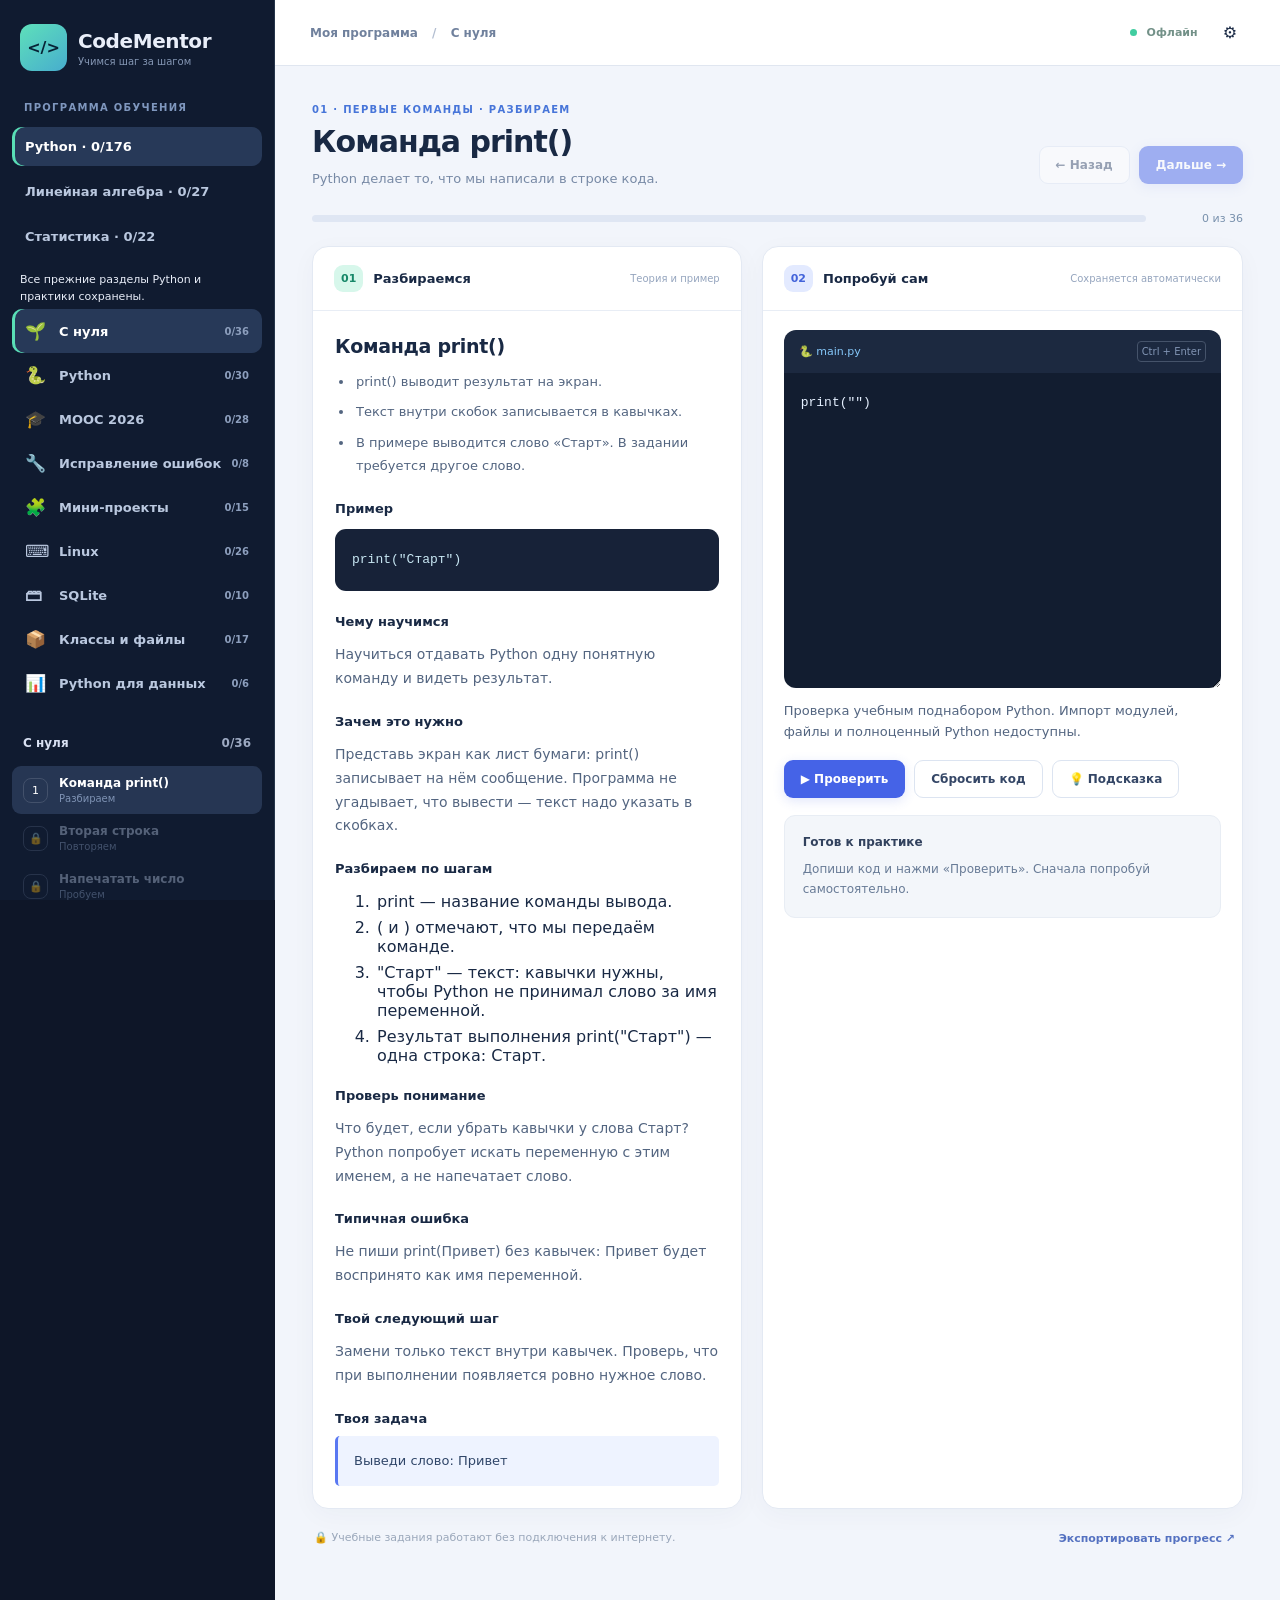
==== commit 00c014e1: "android: sync improved index.html learning resource" ====
--- a/android-studio/app/src/main/assets/index.html
+++ b/android-studio/app/src/main/assets/index.html
@@ -8,10 +8,10 @@
  <div class="main"><header class="topbar"><div class="top-left"><button id="openNav" type="button" class="iconbtn mobile-open" aria-label="Открыть меню" aria-controls="sidebar" aria-expanded="false">☰</button><span class="breadcrumbs">Моя программа <span class="slash">/</span> <span id="crumb">С нуля</span></span></div><div class="top-right"><span class="offline-tag" title="Работает офлайн"><span class="dot"></span> Офлайн</span><button id="settingsBtn" aria-label="Настройки и резервная копия прогресса" class="iconbtn" title="Сохранение и импорт">⚙</button></div></header>
  <main class="workspace"><div class="page-title"><div><div class="eyebrow" id="eyebrow">ОБУЧЕНИЕ · ПОШАГОВО</div><h1 id="lessonTitle">Урок</h1><p id="lessonIntro"></p></div><div class="top-actions"><button id="prevBtn" class="btn ghost">← Назад</button><button id="nextBtn" class="btn primary" disabled>Дальше →</button></div></div>
  <div class="progress-row"><div class="prog-line"><div id="progressFill"></div></div><span id="progressLabel"></span></div>
- <div class="panels"><section class="panel theory"><div class="panel-header"><div><span class="step-pill">01</span><strong>Разбираемся</strong></div><span class="muted">Теория и пример</span></div><div class="theory-scroll"><h2 id="theoryHeading"></h2><ul id="theoryLines"></ul><h3>Пример</h3><pre id="exampleCode"></pre><h3>Твоя задача</h3><div class="taskbox" id="taskText"></div><div id="learningDetails"></div><div id="sourceLink"></div></div></section>
+ <div class="panels"><section class="panel theory"><div class="panel-header"><div><span class="step-pill">01</span><strong>Разбираемся</strong></div><span class="muted">Теория и пример</span></div><div class="theory-scroll"><h2 id="theoryHeading"></h2><ul id="theoryLines"></ul><h3>Пример</h3><pre id="exampleCode"></pre><div id="learningDetails"></div><h3>Твоя задача</h3><div class="taskbox" id="taskText"></div><div id="sourceLink"></div></div></section>
  <section class="panel practice"><div class="panel-header"><div><span class="step-pill blue">02</span><strong>Попробуй сам</strong></div><span class="muted" id="saveStatus">Сохраняется автоматически</span></div><div class="practice-wrap"><div id="mathPractice" hidden></div><div class="editor-head"><span class="editor-file">🐍 <span id="fileLabel">main.py</span></span><span class="kbd">Ctrl + Enter</span></div><textarea id="editor" maxlength="12000" spellcheck="false" autocorrect="off" autocapitalize="off" autocomplete="off" aria-label="Редактор Python"></textarea><p id="checkStatus" class="check-status" aria-live="polite"></p><div class="toolbar"><button id="runBtn" class="btn primary">▶ Проверить</button><button id="resetBtn" class="btn subtle">Сбросить код</button><button id="hintBtn" class="btn subtle">💡 Подсказка</button></div><div class="result" id="result" aria-live="polite"><div class="result-title">Проверка решения</div><p>Напиши свой код и нажми «Проверить». При ошибке ты получишь объяснение.</p></div><div class="hints" id="hints" hidden></div></div></section></div>
  <div class="footnotes"><span>🔒 Учебные задания работают без подключения к интернету.</span><button id="exportQuick" class="textbtn">Экспортировать прогресс ↗</button></div></main>
  </div></div>
  <dialog id="settingsDialog"><form method="dialog" class="modal"><div class="modal-top"><h2>Настройки и данные</h2><button class="iconbtn" id="closeSettings" aria-label="Закрыть настройки" value="cancel">✕</button></div><p>Прогресс сохраняется локально. Чтобы перенести его на другой телефон или ноутбук, экспортируй JSON и импортируй на другом устройстве.</p><div class="modal-buttons"><button type="button" id="exportBtn" class="btn primary">⬇ Экспорт прогресса</button><label class="btn subtle" for="importFile">⬆ Импорт JSON</label><input type="file" id="importFile" accept=".json,application/json" hidden></div><p class="fine">Поддерживаются резервные копии CodeMentor 1.0–1.6. Импорт объединяет данные и не удаляет ранее выполненные уроки. Перед импортом рекомендуется экспортировать текущий прогресс.</p><hr><button type="button" id="installPwa" class="btn subtle" hidden>Установить приложение</button><p class="fine" id="storageStatus"></p></form></dialog>
- <script src="lessons.js"></script><script src="math-lessons.js"></script><script src="progress.js"></script><script src="editor.js"></script><script src="algebra.js"></script><script src="algebra-ui.js"></script><script src="learning.js"></script><script src="statistics-advanced.js"></script><script src="statistics.js"></script><script src="math-ui.js"></script><script src="viewport.js"></script><script src="app.js"></script>
+ <script src="lessons.js"></script><script src="math-lessons.js"></script><script src="progress.js"></script><script src="editor.js"></script><script src="algebra.js"></script><script src="algebra-ui.js"></script><script src="learning.js"></script><script src="statistics-advanced.js"></script><script src="statistics.js"></script><script src="math-ui.js"></script><script src="viewport.js"></script><script src="coach.js"></script><script src="app.js"></script>
  </body></html>
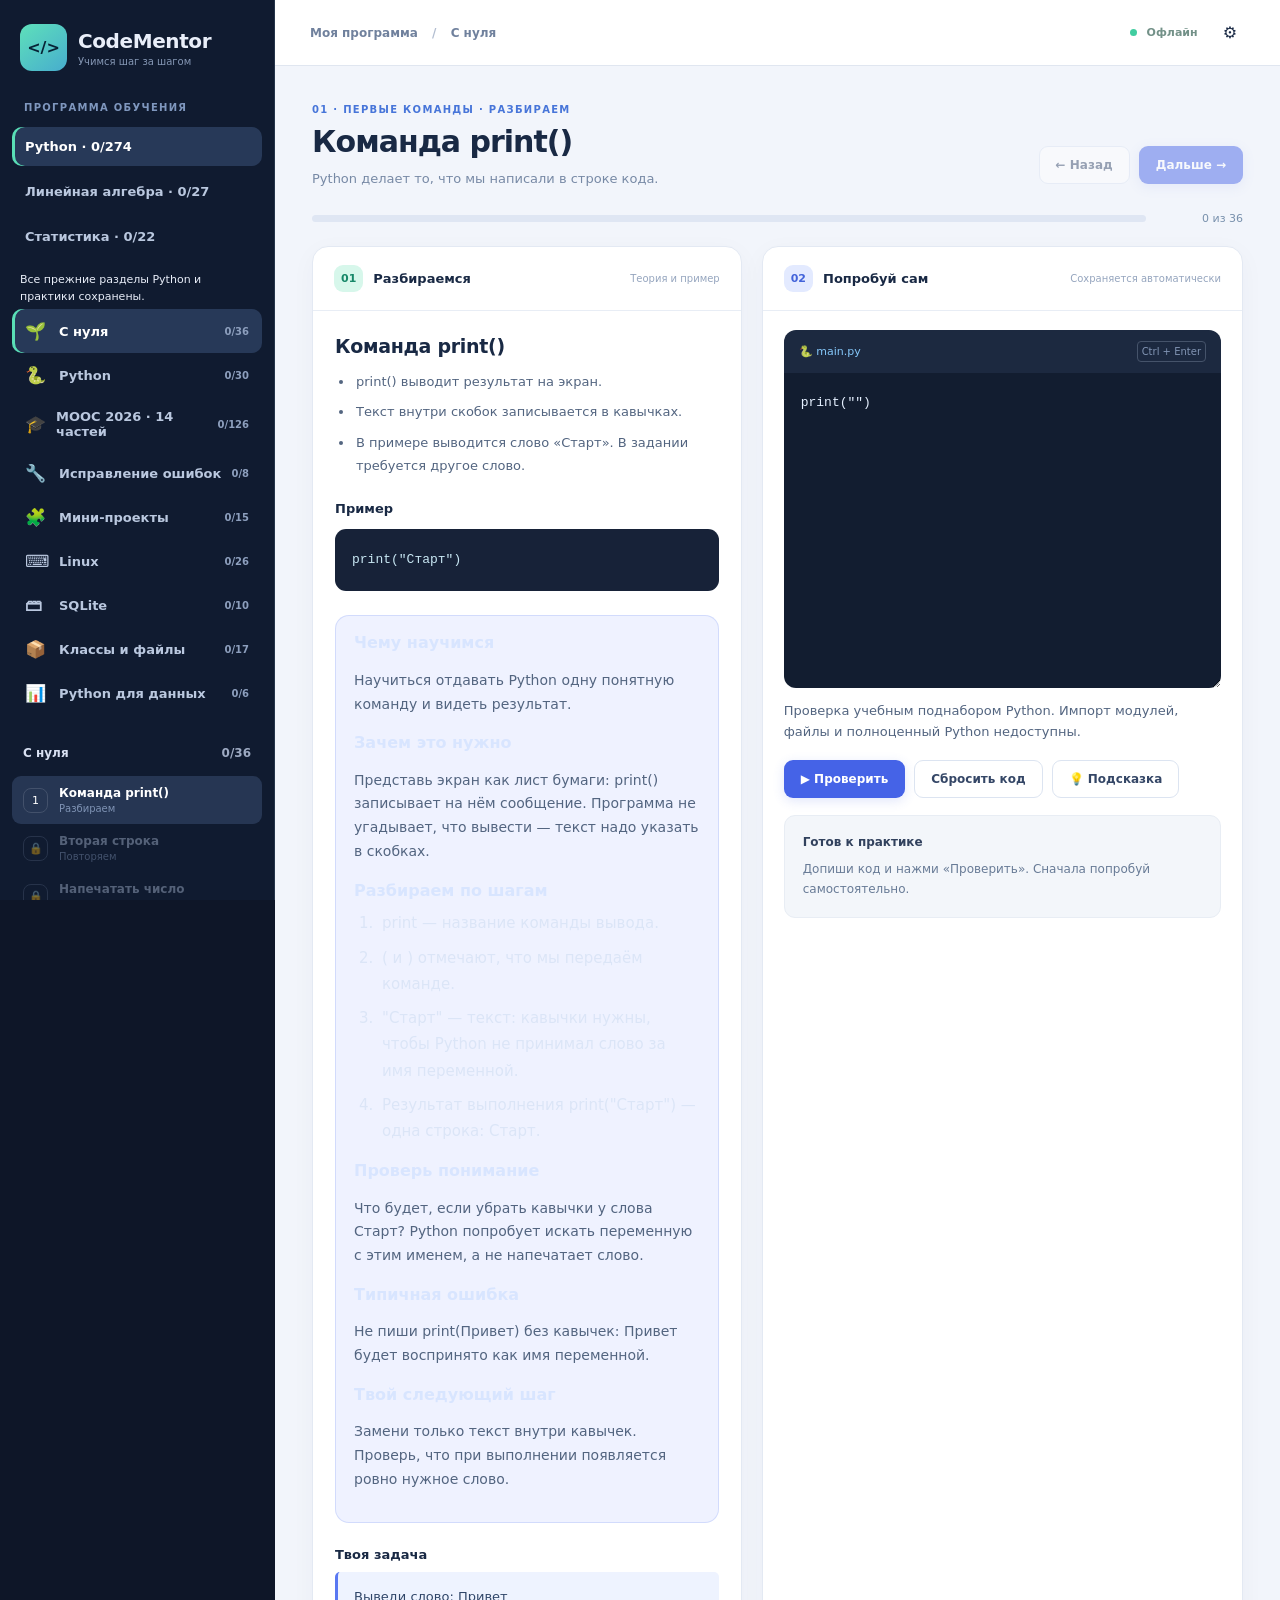
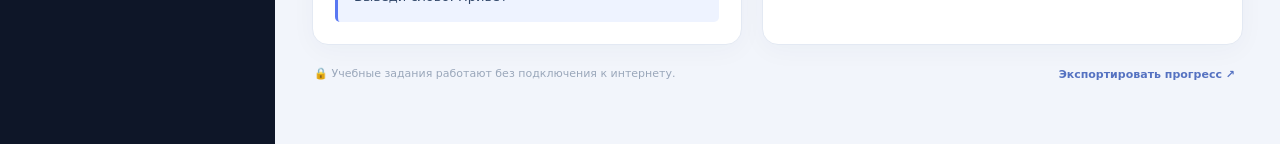
==== commit c606646d: "android: sync index.html for MOOC and theming" ====
--- a/android-studio/app/src/main/assets/index.html
+++ b/android-studio/app/src/main/assets/index.html
@@ -1,4 +1,4 @@
-<!doctype html><html lang="ru"><head><meta charset="utf-8"/><meta name="viewport" content="width=device-width,initial-scale=1,viewport-fit=cover,interactive-widget=resizes-content"/><meta name="theme-color" content="#101b32"/><meta name="color-scheme" content="dark"/><meta http-equiv="Content-Security-Policy" content="default-src 'self' data: blob:; connect-src 'none'; script-src 'self' 'unsafe-eval' blob:; worker-src 'self' blob:; style-src 'self' 'unsafe-inline'; img-src 'self' data: blob:; object-src 'none'; base-uri 'none'"/><title>CodeMentor · Образовательная платформа</title><link rel="manifest" href="manifest.webmanifest"><link rel="icon" href="icons/icon.svg" type="image/svg+xml"><link rel="stylesheet" href="style.css"/></head>
+<!doctype html><html lang="ru"><head><meta charset="utf-8"/><meta name="viewport" content="width=device-width,initial-scale=1,viewport-fit=cover,interactive-widget=resizes-content"/><meta name="theme-color" content="#101b32"/><meta name="color-scheme" content="dark"/><meta http-equiv="Content-Security-Policy" content="default-src 'self' data: blob:; connect-src 'none'; script-src 'self' 'unsafe-eval' blob:; worker-src 'self' blob:; style-src 'self' 'unsafe-inline'; img-src 'self' data: blob:; object-src 'none'; base-uri 'none'"/><title>CodeMentor · Образовательная платформа</title><link rel="manifest" href="manifest.webmanifest"><link rel="icon" href="icons/icon.svg" type="image/svg+xml"><link rel="stylesheet" href="style.css"/><link rel="stylesheet" href="themes.css"/></head>
 <body><div class="app">
  <aside class="sidebar" id="sidebar" aria-label="Учебная программа"><div class="brand"><div class="brandmark">&lt;/&gt;</div><div><strong>CodeMentor</strong><small>Учимся шаг за шагом</small></div><button id="closeNav" type="button" class="mobile-close iconbtn" aria-label="Закрыть меню">✕</button></div>
  <div class="side-section"><div class="small-label">ПРОГРАММА ОБУЧЕНИЯ</div><div id="courses" aria-label="Направления обучения"></div><div id="courseStatus" class="fine" aria-live="polite"></div><div id="tracks"></div></div>
@@ -9,9 +9,9 @@
  <main class="workspace"><div class="page-title"><div><div class="eyebrow" id="eyebrow">ОБУЧЕНИЕ · ПОШАГОВО</div><h1 id="lessonTitle">Урок</h1><p id="lessonIntro"></p></div><div class="top-actions"><button id="prevBtn" class="btn ghost">← Назад</button><button id="nextBtn" class="btn primary" disabled>Дальше →</button></div></div>
  <div class="progress-row"><div class="prog-line"><div id="progressFill"></div></div><span id="progressLabel"></span></div>
  <div class="panels"><section class="panel theory"><div class="panel-header"><div><span class="step-pill">01</span><strong>Разбираемся</strong></div><span class="muted">Теория и пример</span></div><div class="theory-scroll"><h2 id="theoryHeading"></h2><ul id="theoryLines"></ul><h3>Пример</h3><pre id="exampleCode"></pre><div id="learningDetails"></div><h3>Твоя задача</h3><div class="taskbox" id="taskText"></div><div id="sourceLink"></div></div></section>
- <section class="panel practice"><div class="panel-header"><div><span class="step-pill blue">02</span><strong>Попробуй сам</strong></div><span class="muted" id="saveStatus">Сохраняется автоматически</span></div><div class="practice-wrap"><div id="mathPractice" hidden></div><div class="editor-head"><span class="editor-file">🐍 <span id="fileLabel">main.py</span></span><span class="kbd">Ctrl + Enter</span></div><textarea id="editor" maxlength="12000" spellcheck="false" autocorrect="off" autocapitalize="off" autocomplete="off" aria-label="Редактор Python"></textarea><p id="checkStatus" class="check-status" aria-live="polite"></p><div class="toolbar"><button id="runBtn" class="btn primary">▶ Проверить</button><button id="resetBtn" class="btn subtle">Сбросить код</button><button id="hintBtn" class="btn subtle">💡 Подсказка</button></div><div class="result" id="result" aria-live="polite"><div class="result-title">Проверка решения</div><p>Напиши свой код и нажми «Проверить». При ошибке ты получишь объяснение.</p></div><div class="hints" id="hints" hidden></div></div></section></div>
+ <section class="panel practice"><div class="panel-header"><div><span class="step-pill blue">02</span><strong>Попробуй сам</strong></div><span class="muted" id="saveStatus">Сохраняется автоматически</span></div><div class="practice-wrap"><div id="mathPractice" hidden></div><div id="conceptPractice" hidden aria-live="polite"></div><div class="editor-head"><span class="editor-file">🐍 <span id="fileLabel">main.py</span></span><span class="kbd">Ctrl + Enter</span></div><textarea id="editor" maxlength="12000" spellcheck="false" autocorrect="off" autocapitalize="off" autocomplete="off" aria-label="Редактор Python"></textarea><p id="checkStatus" class="check-status" aria-live="polite"></p><div class="toolbar"><button id="runBtn" class="btn primary">▶ Проверить</button><button id="resetBtn" class="btn subtle">Сбросить код</button><button id="hintBtn" class="btn subtle">💡 Подсказка</button></div><div class="result" id="result" aria-live="polite"><div class="result-title">Проверка решения</div><p>Напиши свой код и нажми «Проверить». При ошибке ты получишь объяснение.</p></div><div class="hints" id="hints" hidden></div></div></section></div>
  <div class="footnotes"><span>🔒 Учебные задания работают без подключения к интернету.</span><button id="exportQuick" class="textbtn">Экспортировать прогресс ↗</button></div></main>
  </div></div>
- <dialog id="settingsDialog"><form method="dialog" class="modal"><div class="modal-top"><h2>Настройки и данные</h2><button class="iconbtn" id="closeSettings" aria-label="Закрыть настройки" value="cancel">✕</button></div><p>Прогресс сохраняется локально. Чтобы перенести его на другой телефон или ноутбук, экспортируй JSON и импортируй на другом устройстве.</p><div class="modal-buttons"><button type="button" id="exportBtn" class="btn primary">⬇ Экспорт прогресса</button><label class="btn subtle" for="importFile">⬆ Импорт JSON</label><input type="file" id="importFile" accept=".json,application/json" hidden></div><p class="fine">Поддерживаются резервные копии CodeMentor 1.0–1.6. Импорт объединяет данные и не удаляет ранее выполненные уроки. Перед импортом рекомендуется экспортировать текущий прогресс.</p><hr><button type="button" id="installPwa" class="btn subtle" hidden>Установить приложение</button><p class="fine" id="storageStatus"></p></form></dialog>
- <script src="lessons.js"></script><script src="math-lessons.js"></script><script src="progress.js"></script><script src="editor.js"></script><script src="algebra.js"></script><script src="algebra-ui.js"></script><script src="learning.js"></script><script src="statistics-advanced.js"></script><script src="statistics.js"></script><script src="math-ui.js"></script><script src="viewport.js"></script><script src="coach.js"></script><script src="app.js"></script>
+ <dialog id="settingsDialog"><form method="dialog" class="modal"><div class="modal-top"><h2>Настройки и данные</h2><button class="iconbtn" id="closeSettings" aria-label="Закрыть настройки" value="cancel">✕</button></div><p>Прогресс сохраняется локально. Чтобы перенести его на другой телефон или ноутбук, экспортируй JSON и импортируй на другом устройстве.</p><fieldset class="theme-picker" id="themePicker"><legend>Цветовая тема приложения</legend></fieldset><div class="modal-buttons"><button type="button" id="exportBtn" class="btn primary">⬇ Экспорт прогресса</button><label class="btn subtle" for="importFile">⬆ Импорт JSON</label><input type="file" id="importFile" accept=".json,application/json" hidden></div><p class="fine">Поддерживаются резервные копии CodeMentor 1.0–1.6. Импорт объединяет данные и не удаляет ранее выполненные уроки. Перед импортом рекомендуется экспортировать текущий прогресс.</p><hr><button type="button" id="installPwa" class="btn subtle" hidden>Установить приложение</button><p class="fine" id="storageStatus"></p></form></dialog>
+ <script src="lessons.js"></script><script src="math-lessons.js"></script><script src="progress.js"></script><script src="editor.js"></script><script src="algebra.js"></script><script src="algebra-ui.js"></script><script src="learning.js"></script><script src="statistics-advanced.js"></script><script src="statistics.js"></script><script src="math-ui.js"></script><script src="viewport.js"></script><script src="theme.js"></script><script src="coach.js"></script><script src="app.js"></script>
  </body></html>
--- a/android-studio/app/src/main/assets/style.css
+++ b/android-studio/app/src/main/assets/style.css
@@ -74,3 +74,18 @@
 .module-heading{font-size:13px;padding:12px 8px;color:#bccded}.algebra-demo{margin-block:14px}.algebra-demo summary{min-height:44px;cursor:pointer}.matrix-table td:not(:has(input)){padding:12px;min-width:52px;text-align:center;border:1px solid #91a5c0}.algebra-demo .matrix-scroll{margin-block:10px}
 
 .pivot-cell{outline:2px solid #168768;outline-offset:-3px;font-weight:800}
+
+/* Readable guided lessons and error messages on desktop and small Android screens. */
+.coach-guide{margin:24px 0;padding:16px 18px;background:rgba(101,125,248,.10);border:1px solid rgba(142,166,246,.30);border-radius:14px}
+.coach-guide h3{font-size:1rem;line-height:1.4;margin:16px 0 7px;color:#d8e5ff}
+.coach-guide h3:first-child{margin-top:0}
+.coach-guide p,.coach-guide li{font-size:15px;line-height:1.75;color:#dbe5f7;overflow-wrap:anywhere}
+.coach-guide ol{padding-left:24px;margin:8px 0 14px}
+.coach-guide li{padding-left:4px;margin:8px 0}
+.result p{white-space:pre-line;line-height:1.65}
+@media(max-width:540px){.coach-guide{padding:14px 12px;margin:18px 0}.coach-guide p,.coach-guide li{font-size:15px;line-height:1.7}}
+
+.practice-extra{margin:14px 0;padding:12px 14px;border:1px solid #526681;border-radius:12px;max-width:100%}
+.practice-extra summary{cursor:pointer;min-height:48px;display:flex;align-items:center;font-weight:700;color:#d7e6fc;touch-action:manipulation}
+.practice-extra h3{margin:18px 0 5px;font-size:14px}
+.practice-extra p{line-height:1.65;white-space:pre-line}
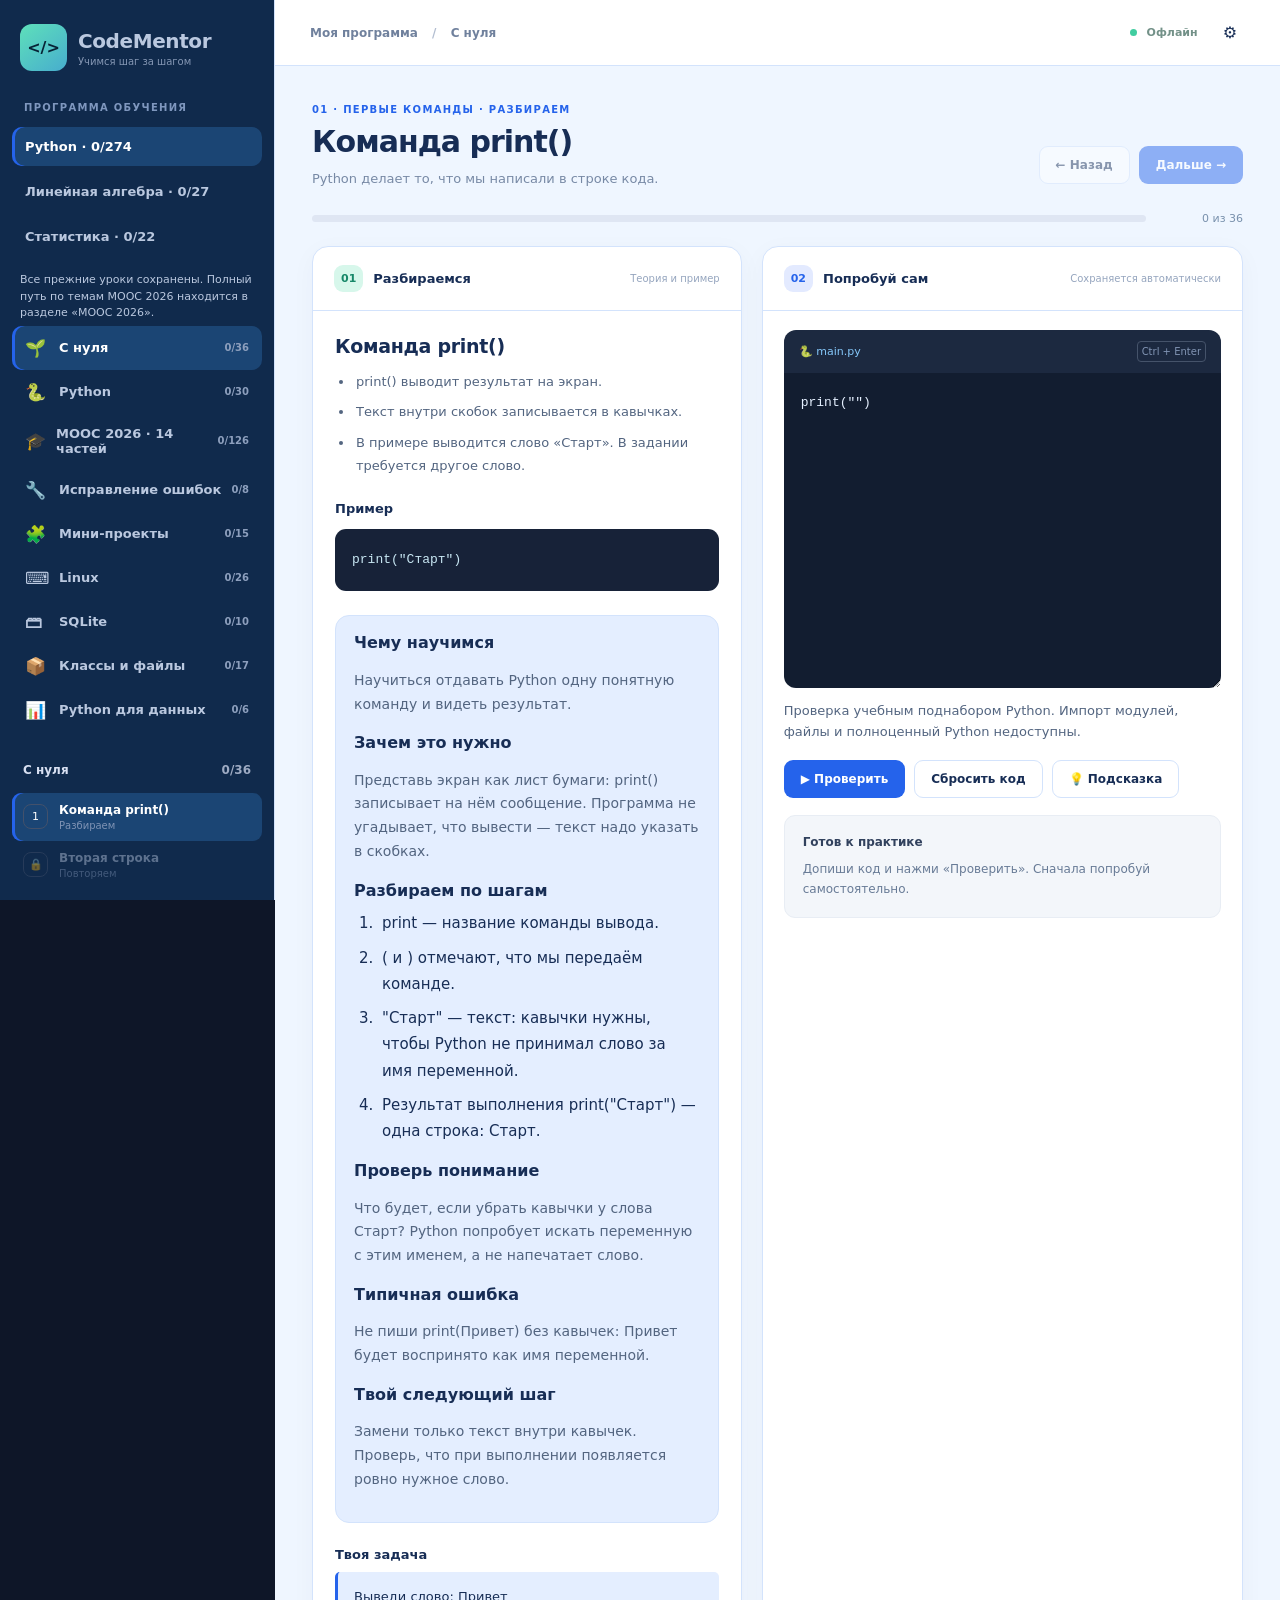
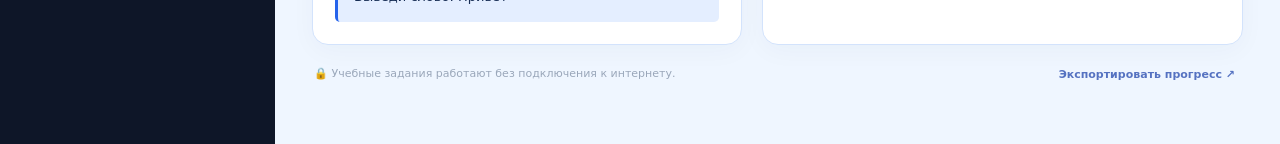
==== commit 01b75596: "android: preserve latest course-menu and color scheme changes" ====
--- a/android-studio/app/src/main/assets/index.html
+++ b/android-studio/app/src/main/assets/index.html
@@ -1,4 +1,4 @@
-<!doctype html><html lang="ru"><head><meta charset="utf-8"/><meta name="viewport" content="width=device-width,initial-scale=1,viewport-fit=cover,interactive-widget=resizes-content"/><meta name="theme-color" content="#101b32"/><meta name="color-scheme" content="dark"/><meta http-equiv="Content-Security-Policy" content="default-src 'self' data: blob:; connect-src 'none'; script-src 'self' 'unsafe-eval' blob:; worker-src 'self' blob:; style-src 'self' 'unsafe-inline'; img-src 'self' data: blob:; object-src 'none'; base-uri 'none'"/><title>CodeMentor · Образовательная платформа</title><link rel="manifest" href="manifest.webmanifest"><link rel="icon" href="icons/icon.svg" type="image/svg+xml"><link rel="stylesheet" href="style.css"/><link rel="stylesheet" href="themes.css"/></head>
+<!doctype html><html lang="ru"><head><meta charset="utf-8"/><meta name="viewport" content="width=device-width,initial-scale=1,viewport-fit=cover,interactive-widget=resizes-content"/><meta name="theme-color" content="#101b32"/><meta name="color-scheme" content="light dark"/><meta http-equiv="Content-Security-Policy" content="default-src 'self' data: blob:; connect-src 'none'; script-src 'self' 'unsafe-eval' blob:; worker-src 'self' blob:; style-src 'self' 'unsafe-inline'; img-src 'self' data: blob:; object-src 'none'; base-uri 'none'"/><title>CodeMentor · Образовательная платформа</title><link rel="manifest" href="manifest.webmanifest"><link rel="icon" href="icons/icon.svg" type="image/svg+xml"><link rel="stylesheet" href="style.css"/><link rel="stylesheet" href="themes.css"/></head>
 <body><div class="app">
  <aside class="sidebar" id="sidebar" aria-label="Учебная программа"><div class="brand"><div class="brandmark">&lt;/&gt;</div><div><strong>CodeMentor</strong><small>Учимся шаг за шагом</small></div><button id="closeNav" type="button" class="mobile-close iconbtn" aria-label="Закрыть меню">✕</button></div>
  <div class="side-section"><div class="small-label">ПРОГРАММА ОБУЧЕНИЯ</div><div id="courses" aria-label="Направления обучения"></div><div id="courseStatus" class="fine" aria-live="polite"></div><div id="tracks"></div></div>
--- a/android-studio/app/src/main/assets/themes.css
+++ b/android-studio/app/src/main/assets/themes.css
@@ -0,0 +1,56 @@
+/* Colour themes. Change only visual tokens: lesson progress remains untouched. */
+:root{
+  --theme-accent:#4563e7;--theme-strong:#304ccc;--theme-soft:#eaf0ff;
+  --theme-main:#f2f5fb;--theme-surface:#fff;--theme-ink:#192944;
+  --theme-sidebar:#101b30;--theme-sidebar-active:#273958;--theme-sidebar-ink:#bac8df;
+  --theme-border:#e0e6f0;--theme-muted:#70819d;
+  accent-color:var(--theme-accent);
+}
+:root[data-theme=blue]{--theme-accent:#2563eb;--theme-strong:#1d4ed8;--theme-soft:#e4eeff;--theme-main:#eff6ff;--theme-surface:#fff;--theme-ink:#172d55;--theme-sidebar:#102a4c;--theme-sidebar-active:#1b4574;--theme-border:#d3e3fc;}
+:root[data-theme=red]{--theme-accent:#dc3247;--theme-strong:#ae1e38;--theme-soft:#ffe8ed;--theme-main:#fff5f6;--theme-surface:#fff;--theme-ink:#4c1e2a;--theme-sidebar:#371821;--theme-sidebar-active:#69303d;--theme-border:#f5d6dd;}
+:root[data-theme=green]{--theme-accent:#148b61;--theme-strong:#086c49;--theme-soft:#e2f7ec;--theme-main:#f1faf5;--theme-surface:#fff;--theme-ink:#163d2e;--theme-sidebar:#123a2b;--theme-sidebar-active:#20533d;--theme-border:#cfe8da;}
+:root[data-theme=purple]{--theme-accent:#8051dc;--theme-strong:#6331b7;--theme-soft:#f0e9ff;--theme-main:#f8f5ff;--theme-surface:#fff;--theme-ink:#352352;--theme-sidebar:#2d214c;--theme-sidebar-active:#46346c;--theme-border:#e5daf9;}
+:root[data-theme=amber]{--theme-accent:#bd5d0a;--theme-strong:#96500e;--theme-soft:#fff0d8;--theme-main:#fffaed;--theme-surface:#fff;--theme-ink:#53321a;--theme-sidebar:#3f2c20;--theme-sidebar-active:#64452e;--theme-border:#f1e1bf;}
+:root[data-theme=night]{--theme-accent:#93b1ff;--theme-strong:#b3c9ff;--theme-soft:#233754;--theme-main:#101b2d;--theme-surface:#1b2a40;--theme-ink:#ecf2fc;--theme-sidebar:#0a1120;--theme-sidebar-active:#294367;--theme-sidebar-ink:#c2d3ee;--theme-border:#3e5270;--theme-muted:#aabbd8;color-scheme:dark;}
+.main{background:var(--theme-main);color:var(--theme-ink);}
+.sidebar{background:var(--theme-sidebar);border-right-color:var(--theme-border);color:var(--theme-sidebar-ink);}
+.sidebar .brand,.sidebar .sidebar-footer{background:var(--theme-sidebar)}
+.track{color:var(--theme-sidebar-ink)}.track.active,.lesson-link.active{background:var(--theme-sidebar-active);box-shadow:inset 3px 0 var(--theme-accent)}
+.lesson-link{color:var(--theme-sidebar-ink)}
+.topbar,.panel,.btn.ghost,.btn.subtle,.modal{background:var(--theme-surface);color:var(--theme-ink);border-color:var(--theme-border);}
+.panel,.panel-header,.topbar{border-color:var(--theme-border);}
+.btn.primary{background:var(--theme-accent);color:#fff;box-shadow:none}.btn.primary:hover{background:var(--theme-strong);}
+:root[data-theme=night] .btn.primary{color:#0b1830}
+.prog-line>div{background:var(--theme-accent)}
+.eyebrow,.step-pill.blue,.page-title .eyebrow{color:var(--theme-accent)}
+.taskbox{background:var(--theme-soft);border-color:var(--theme-accent);color:var(--theme-ink)}
+.coach-guide{background:var(--theme-soft);border-color:var(--theme-border)}
+.coach-guide h3,.coach-guide p,.coach-guide li{color:var(--theme-ink)}
+:root[data-theme=night] .theory ul,:root[data-theme=night] .theory li,
+:root[data-theme=night] .practice-extra,:root[data-theme=night] .result,
+:root[data-theme=night] #lessonIntro,:root[data-theme=night] .breadcrumbs{color:var(--theme-ink)}
+:root[data-theme=night] .btn.subtle,:root[data-theme=night] .btn.ghost{color:var(--theme-ink)}
+:root[data-theme=night] .iconbtn:hover{background:#314565}
+:root[data-theme=night] .result,:root[data-theme=night] #mathPractice input,
+:root[data-theme=night] #mathPractice select,:root[data-theme=night] #mathPractice textarea{color:var(--theme-ink)}
+.theme-picker{margin:18px 0;border:1px solid var(--theme-border);border-radius:14px;padding:12px 14px}
+.theme-picker legend{font-weight:750;padding:0 7px}
+.theme-grid{display:grid;grid-template-columns:repeat(3,minmax(0,1fr));gap:10px}
+.theme-choice{display:flex;flex-direction:column;align-items:center;justify-content:center;gap:6px;background:var(--theme-surface);color:var(--theme-ink);border:2px solid var(--theme-border);border-radius:12px;min-height:76px;padding:8px 4px;cursor:pointer;font-size:12px;font-weight:700;touch-action:manipulation}
+.theme-choice[aria-pressed=true]{border-color:var(--theme-accent);outline:2px solid var(--theme-accent);outline-offset:1px}
+.theme-swatch{width:30px;height:30px;border-radius:50%;border:2px solid #ffffff88;box-shadow:0 0 0 1px #0002;background:var(--swatch)}
+.theme-choice:focus-visible{outline:3px solid var(--theme-accent)}
+@media(max-width:380px){.theme-grid{grid-template-columns:repeat(2,minmax(0,1fr))}}
+
+/* Independent conceptual exercises, readable on Android without trapping touch scroll. */
+#conceptPractice{margin:0 0 20px;padding:16px;background:var(--theme-soft);border:1px solid var(--theme-border);border-radius:14px;min-width:0}
+#conceptPractice h3{margin:0 0 12px;font-size:16px;line-height:1.4;color:var(--theme-ink)}
+.concept-question{font-size:15px;font-weight:700;line-height:1.6;color:var(--theme-ink)}
+.concept-choices{display:grid;gap:9px}
+.concept-choice{background:var(--theme-surface);color:var(--theme-ink);border:1px solid var(--theme-border);border-radius:10px;padding:13px;text-align:left;font-size:14px;min-height:48px;line-height:1.5;touch-action:manipulation;white-space:normal;overflow-wrap:anywhere}
+.concept-choice:hover,.concept-choice:focus-visible{border-color:var(--theme-accent);outline:2px solid var(--theme-accent);outline-offset:0}
+.concept-feedback{white-space:pre-line;font-size:14px;line-height:1.65;margin:12px 0 0;overflow-wrap:anywhere}
+.concept-feedback.incorrect{color:#9b3441}.concept-feedback.correct{color:#147e59}
+:root[data-theme=night] .concept-feedback.incorrect{color:#ffbec6}
+:root[data-theme=night] .concept-feedback.correct{color:#95efbf}
+.concept-success{font-weight:700;color:var(--theme-ink);line-height:1.6}
